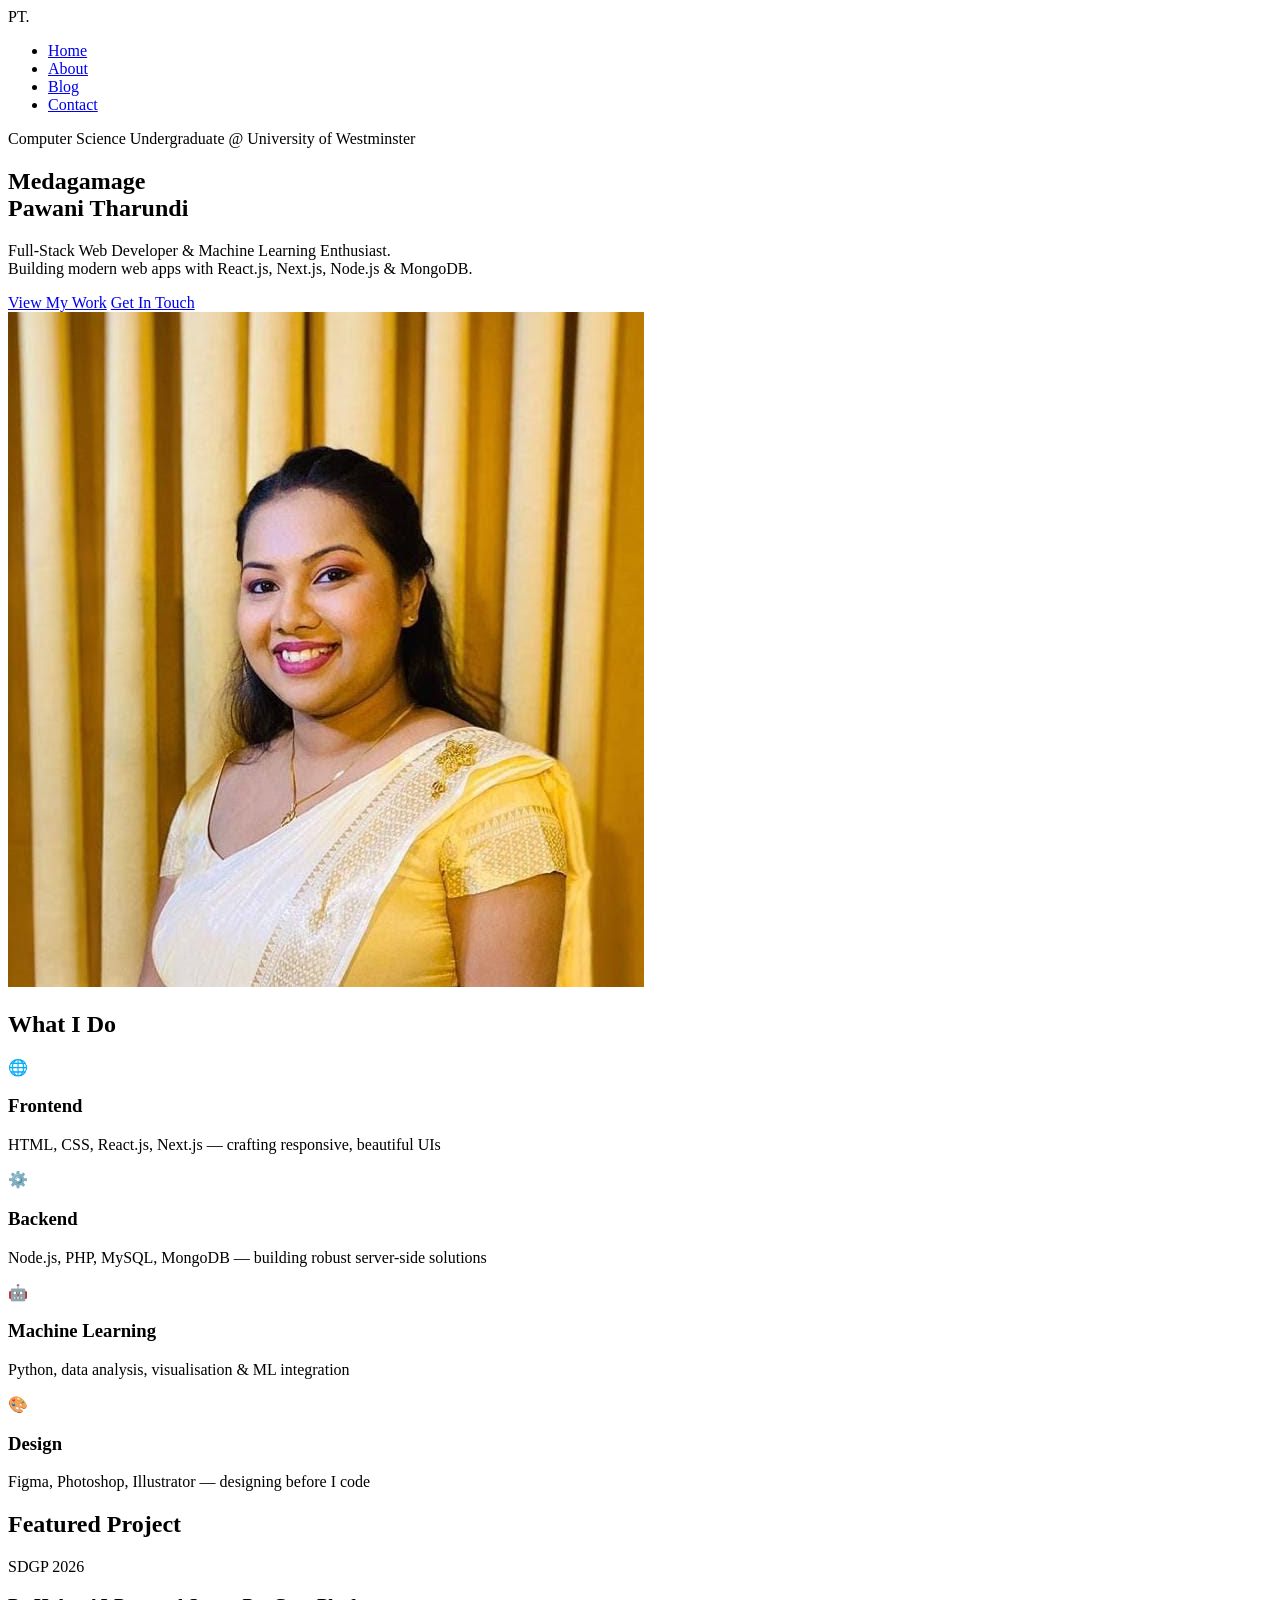
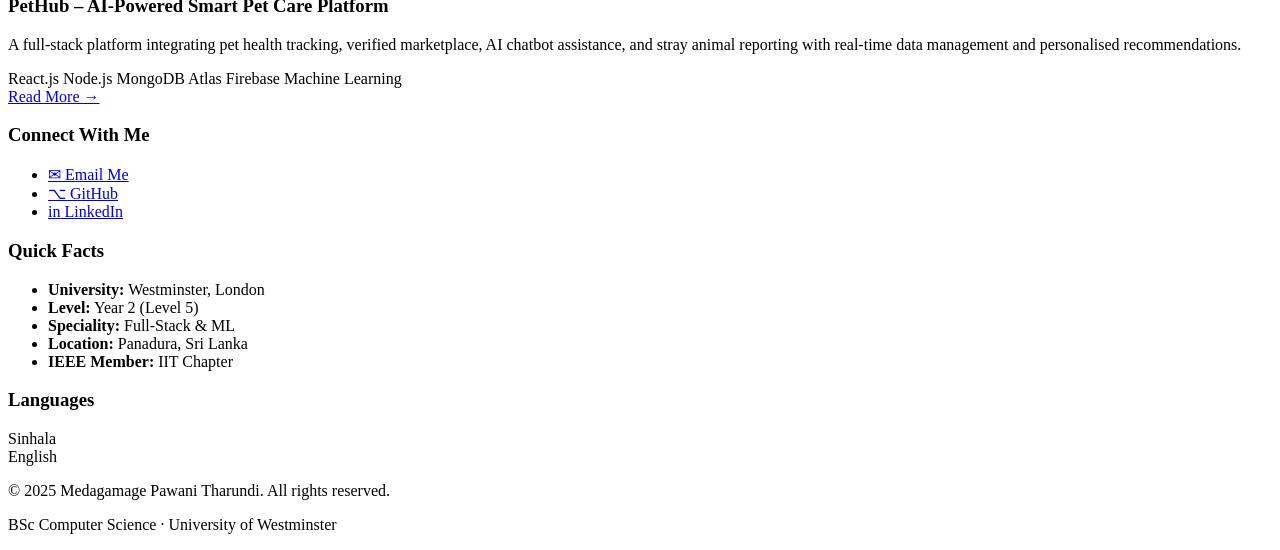
==== index.html @ c2653d7a "Rename Index.html to index.html for GitHub Pages" ====
<!doctype html>
<html lang="en">
  <head>
    <meta charset="UTF-8" />
    <meta name="viewport" content="width=device-width, initial-scale=1.0" />
    <title>Pawani Tharundi | Portfolio</title>
    <link rel="stylesheet" href="style.css" />
    <!-- Google Fonts: Playfair Display + DM Sans -->
    <link
      href="https://fonts.googleapis.com/css2?family=Playfair+Display:wght@400;600;700&family=DM+Sans:wght@300;400;500&display=swap"
      rel="stylesheet"
    />
  </head>
  <body>
    <!-- ___ HEADER / NAV ____-->
    <header>
      <div class="nav-inner">
        <div class="logo">PT<span class="dot">.</span></div>
        <nav>
          <ul>
            <li><a href="index.html" class="active">Home</a></li>
            <li><a href="about.html">About</a></li>
            <li><a href="blog.html">Blog</a></li>
            <li><a href="contact.html">Contact</a></li>
          </ul>
        </nav>
      </div>
    </header>

    <!-- ____ HERO SECTION ____ -->
    <section class="hero">
      <div class="hero-content">
        <p class="hero-tag">
          Computer Science Undergraduate @ University of Westminster
        </p>
        <h1 class="hero-title">
          Medagamage<br /><span class="accent-text">Pawani Tharundi</span>
        </h1>
        <p class="hero-sub">
          Full-Stack Web Developer &amp; Machine Learning Enthusiast.<br />Building
          modern web apps with React.js, Next.js, Node.js &amp; MongoDB.
        </p>
        <div class="hero-btns">
          <a href="about.html" class="btn-primary">View My Work</a>
          <a href="contact.html" class="btn-outline">Get In Touch</a>
        </div>
      </div>
      <div class="hero-photo">
        <img src="profile.jpg" alt="Pawani Tharundi" />
      </div>
      <div class="hero-decoration">
        <div class="deco-circle c1"></div>
        <div class="deco-circle c2"></div>
        <div class="deco-ring"></div>
      </div>
    </section>

    <!-- ========== PAGE WRAPPER (main + aside) ========== -->
    <div class="page-wrapper">
      <!-- MAIN CONTENT -->
      <main>
        <!-- Skills Snapshot -->
        <section class="card">
          <h2>What I Do</h2>
          <div class="skills-grid">
            <div class="skill-card">
              <span class="skill-icon">🌐</span>
              <h3>Frontend</h3>
              <p>
                HTML, CSS, React.js, Next.js — crafting responsive, beautiful
                UIs
              </p>
            </div>
            <div class="skill-card">
              <span class="skill-icon">⚙️</span>
              <h3>Backend</h3>
              <p>
                Node.js, PHP, MySQL, MongoDB — building robust server-side
                solutions
              </p>
            </div>
            <div class="skill-card">
              <span class="skill-icon">🤖</span>
              <h3>Machine Learning</h3>
              <p>Python, data analysis, visualisation &amp; ML integration</p>
            </div>
            <div class="skill-card">
              <span class="skill-icon">🎨</span>
              <h3>Design</h3>
              <p>Figma, Photoshop, Illustrator — designing before I code</p>
            </div>
          </div>
        </section>

        <!-- Featured Project -->
        <section class="card featured-project">
          <h2>Featured Project</h2>
          <div class="project-highlight">
            <div class="project-badge">SDGP 2026</div>
            <h3>PetHub – AI-Powered Smart Pet Care Platform</h3>
            <p>
              A full-stack platform integrating pet health tracking, verified
              marketplace, AI chatbot assistance, and stray animal reporting
              with real-time data management and personalised recommendations.
            </p>
            <div class="tech-tags">
              <span>React.js</span>
              <span>Node.js</span>
              <span>MongoDB Atlas</span>
              <span>Firebase</span>
              <span>Machine Learning</span>
            </div>
            <a href="blog.html" class="btn-outline small">Read More →</a>
          </div>
        </section>
      </main>

      <!-- SIDEBAR -->
      <aside>
        <div class="card sidebar-card">
          <h3>Connect With Me</h3>
          <ul class="social-links">
            <li>
              <!-- attribute selector targets these anchor tags -->
              <a href="mailto:pawanitharundi6@gmail.com" target="_blank">
                <span class="social-icon">✉</span> Email Me
              </a>
            </li>
            <li>
              <a href="https://github.com/PawaniTharundi" target="_blank">
                <span class="social-icon">⌥</span> GitHub
              </a>
            </li>
            <li>
              <a href="https://linkedin.com/in/Pawani" target="_blank">
                <span class="social-icon">in</span> LinkedIn
              </a>
            </li>
          </ul>
        </div>

        <div class="card sidebar-card">
          <h3>Quick Facts</h3>
          <ul class="facts-list">
            <li><strong>University:</strong> Westminster, London</li>
            <li><strong>Level:</strong> Year 2 (Level 5)</li>
            <li><strong>Speciality:</strong> Full-Stack &amp; ML</li>
            <li><strong>Location:</strong> Panadura, Sri Lanka</li>
            <li><strong>IEEE Member:</strong> IIT Chapter</li>
          </ul>
        </div>

        <div class="card sidebar-card">
          <h3>Languages</h3>
          <div class="lang-bar">
            <span>Sinhala</span>
            <div class="bar">
              <div class="bar-fill" style="width: 100%"></div>
            </div>
          </div>
          <div class="lang-bar">
            <span>English</span>
            <div class="bar">
              <div class="bar-fill" style="width: 65%"></div>
            </div>
          </div>
        </div>
      </aside>
    </div>
    <!-- end .page-wrapper -->

    <!-- ____ FOOTER ____ -->
    <footer>
      <p>&copy; 2025 Medagamage Pawani Tharundi. All rights reserved.</p>
      <p class="footer-sub">BSc Computer Science · University of Westminster</p>
    </footer>
  </body>
</html>
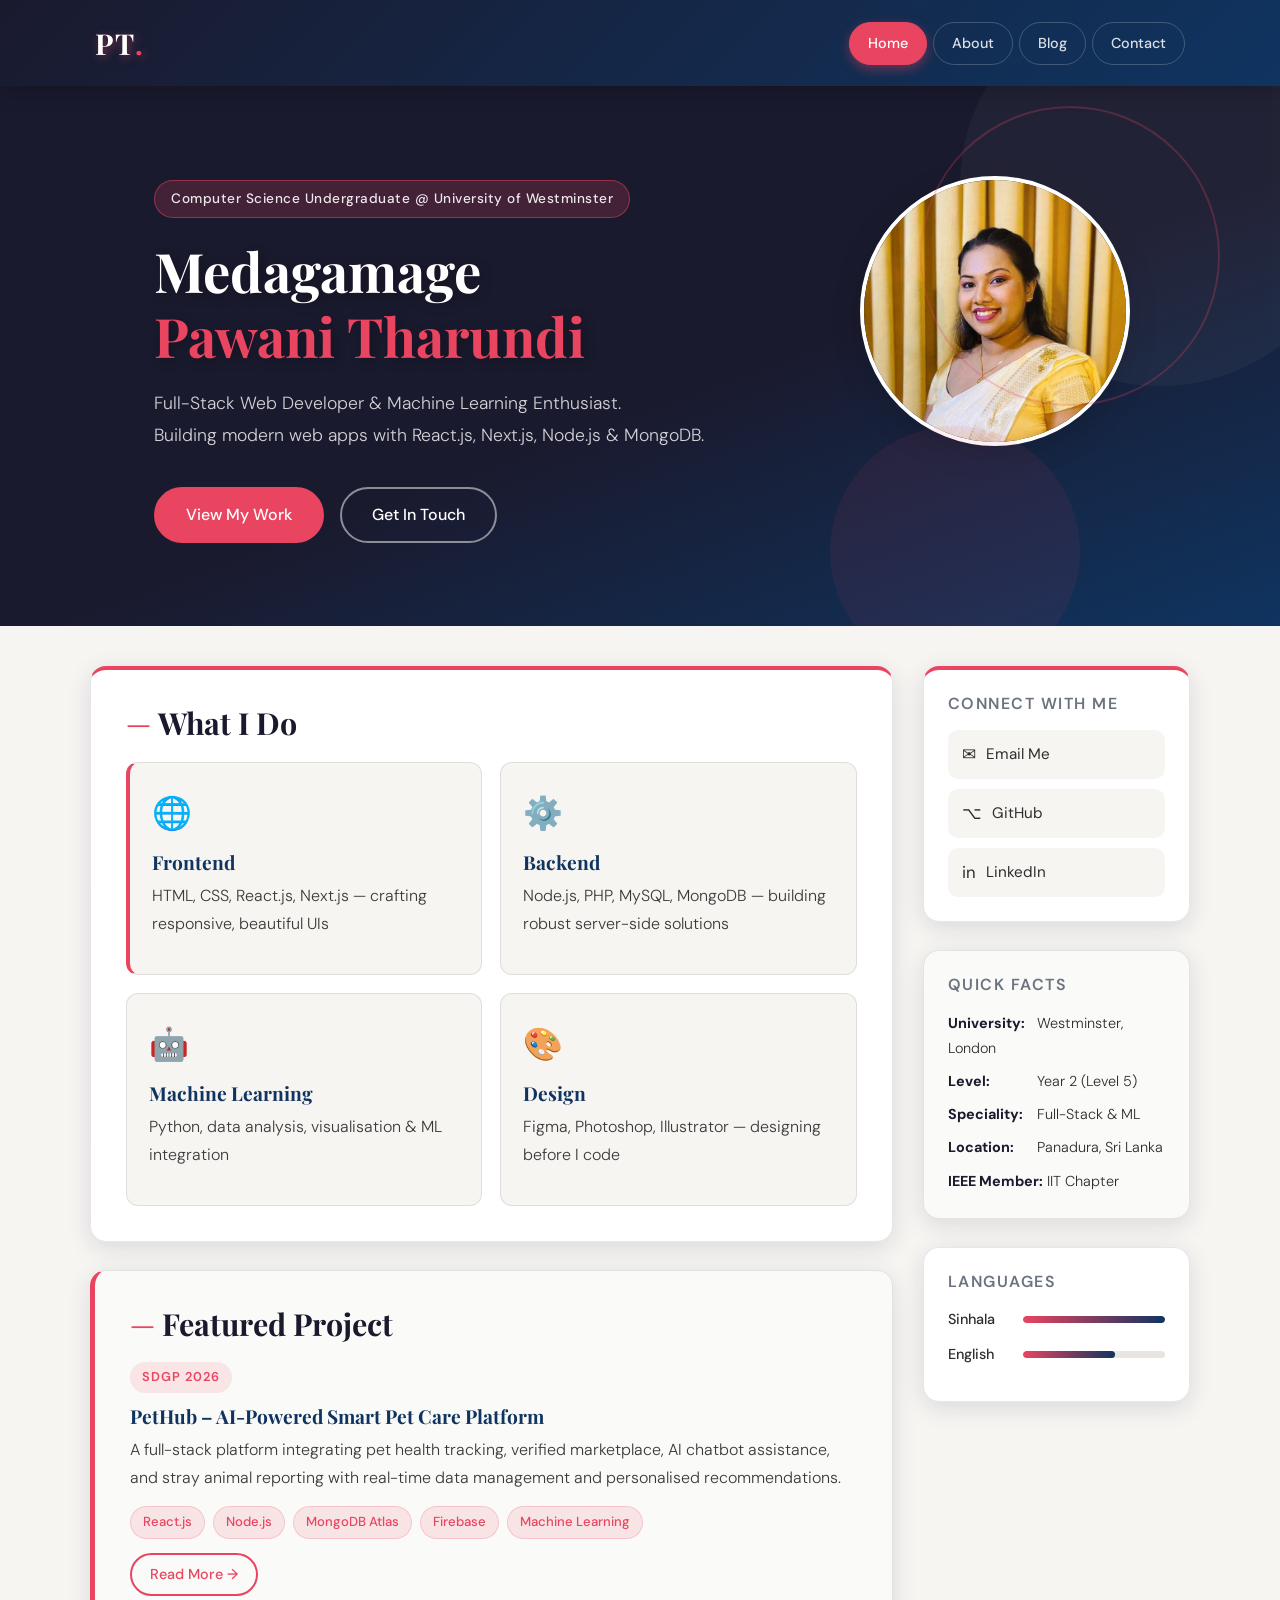
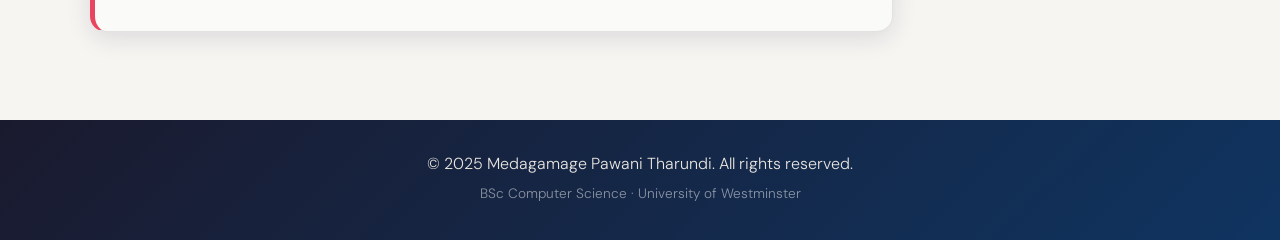
==== commit 3b1c8afb: "Added logo in head section" ====
--- a/index.html
+++ b/index.html
@@ -5,6 +5,7 @@
     <meta name="viewport" content="width=device-width, initial-scale=1.0" />
     <title>Pawani Tharundi | Portfolio</title>
     <link rel="stylesheet" href="style.css" />
+    <link rel="icon" type="image/png" href="logo.jpg" />
     <!-- Google Fonts: Playfair Display + DM Sans -->
     <link
       href="https://fonts.googleapis.com/css2?family=Playfair+Display:wght@400;600;700&family=DM+Sans:wght@300;400;500&display=swap"
@@ -12,7 +13,7 @@
     />
   </head>
   <body>
-    <!-- ___ HEADER / NAV ____-->
+    <!-- HEADER / NAV-->
     <header>
       <div class="nav-inner">
         <div class="logo">PT<span class="dot">.</span></div>
@@ -27,7 +28,7 @@
       </div>
     </header>
 
-    <!-- ____ HERO SECTION ____ -->
+    <!--HERO SECTION -->
     <section class="hero">
       <div class="hero-content">
         <p class="hero-tag">
@@ -55,7 +56,7 @@
       </div>
     </section>
 
-    <!-- ========== PAGE WRAPPER (main + aside) ========== -->
+    <!-- PAGE WRAPPER (main + aside) -->
     <div class="page-wrapper">
       <!-- MAIN CONTENT -->
       <main>
@@ -169,7 +170,7 @@
     </div>
     <!-- end .page-wrapper -->
 
-    <!-- ____ FOOTER ____ -->
+    <!-- FOOTER -->
     <footer>
       <p>&copy; 2025 Medagamage Pawani Tharundi. All rights reserved.</p>
       <p class="footer-sub">BSc Computer Science · University of Westminster</p>
--- a/style.css
+++ b/style.css
@@ -0,0 +1,1254 @@
+/* --1. GOOGLE FONT  (Spec: specify fonts using @font-face / google fonts)-- */
+@import url("https://fonts.googleapis.com/css2?family=Playfair+Display:wght@400;600;700&family=DM+Sans:wght@300;400;500&display=swap");
+
+/* 2. CSS VARIABLES-- */
+:root {
+  --primary: #1a1a2e; /* deep navy */
+  --accent: #e94560; /* vivid rose-red */
+  --accent2: #0f3460; /* deep blue */
+  --light-bg: #f7f5f2; /* warm off-white */
+  --white: #ffffff;
+  --text: #2d2d2d;
+  --text-muted: #6b7280;
+  --card-shadow: rgba(26, 26, 46, 0.12);
+  --semi-trans: rgba(233, 69, 96, 0.12); /* semi-transparent accent */
+  --border: rgba(26, 26, 46, 0.1);
+}
+
+/*--3. RESET & BASE-- */
+* {
+  margin: 0;
+  padding: 0;
+  box-sizing: border-box;
+}
+
+body {
+  /* Spec: specify font throughout site */
+  font-family: "DM Sans", sans-serif;
+  background-color: var(--light-bg);
+  color: var(--text);
+  line-height: 1.75;
+  font-size: 1rem;
+  font-weight: 300;
+}
+
+/* --4. TYPOGRAPHY-- */
+h1,
+h2,
+h3 {
+  font-family: "Playfair Display", serif;
+  font-weight: 700;
+  line-height: 1.2;
+}
+
+h1 {
+  font-size: 2.8em;
+}
+h2 {
+  font-size: 1.9em;
+  color: var(--primary);
+  margin-bottom: 18px;
+}
+h3 {
+  font-size: 1.2em;
+  color: var(--accent2);
+  margin-bottom: 8px;
+}
+
+p {
+  margin-bottom: 14px;
+}
+
+a {
+  color: var(--accent);
+  text-decoration: none;
+  transition: color 0.3s ease; /* Spec: transitions */
+}
+
+/* Spec: user action pseudo class */
+a:hover {
+  color: var(--accent2);
+  text-decoration: underline;
+}
+
+/* -- 5. HEADER & NAVIGATION-- */
+header {
+  /* Spec: gradient */
+  background: linear-gradient(135deg, var(--primary) 0%, var(--accent2) 100%);
+  position: sticky;
+  top: 0;
+  z-index: 100;
+  /* Spec: shadows */
+  box-shadow: 0 4px 20px rgba(0, 0, 0, 0.25);
+}
+
+.nav-inner {
+  max-width: 1150px;
+  margin: 0 auto;
+  padding: 18px 30px;
+  display: flex;
+  align-items: center;
+  justify-content: space-between;
+}
+
+/* Spec: child combinator — direct child of header */
+header > .nav-inner {
+  gap: 20px;
+}
+
+.logo {
+  font-family: "Playfair Display", serif;
+  font-size: 1.8em;
+  font-weight: 700;
+  color: var(--white);
+  /* Spec: text effects */
+  text-shadow: 2px 2px 8px rgba(233, 69, 96, 0.5);
+  letter-spacing: 2px;
+}
+
+.dot {
+  color: var(--accent);
+}
+
+nav ul {
+  list-style: none;
+  display: flex;
+  gap: 6px;
+}
+
+nav ul li a {
+  color: rgba(255, 255, 255, 0.85);
+  padding: 8px 18px;
+  /* Spec: border + rounded corners */
+  border: 1px solid rgba(255, 255, 255, 0.2);
+  border-radius: 30px;
+  font-size: 0.9em;
+  font-weight: 500;
+  /* Spec: transitions */
+  transition: all 0.3s ease;
+  display: inline-block;
+}
+
+/* Spec: user action pseudo class (:hover) */
+nav ul li a:hover {
+  background-color: var(--semi-trans); /* Spec: semi-transparent colour */
+  border-color: var(--accent);
+  color: var(--white);
+  /* Spec: transforms */
+  transform: translateY(-2px);
+}
+
+nav ul li a.active {
+  background-color: var(--accent);
+  border-color: var(--accent);
+  color: var(--white);
+  box-shadow: 0 4px 12px rgba(233, 69, 96, 0.4);
+}
+
+/* --6. HERO SECTION
+  -- */
+.hero {
+  /* Spec: gradient */
+  background: linear-gradient(160deg, var(--primary) 55%, var(--accent2) 100%);
+  color: var(--white);
+  padding: 90px 30px 80px;
+  position: relative;
+  overflow: hidden;
+}
+
+.hero-content {
+  max-width: 700px;
+  margin: 0 auto;
+  position: relative;
+  z-index: 2;
+  /* Spec: animations */
+  animation: slideUp 0.8s ease forwards;
+}
+
+.hero-tag {
+  /* Spec: semi-transparent colour */
+  background: rgba(233, 69, 96, 0.2);
+  border: 1px solid rgba(233, 69, 96, 0.5);
+  color: rgba(255, 255, 255, 0.9);
+  display: inline-block;
+  padding: 6px 16px;
+  border-radius: 20px;
+  font-size: 0.85em;
+  font-weight: 500;
+  margin-bottom: 20px;
+  letter-spacing: 0.5px;
+}
+
+.hero-title {
+  font-size: 3.4em;
+  color: var(--white);
+  /* Spec: text effects — text-shadow */
+  text-shadow: 3px 3px 12px rgba(0, 0, 0, 0.3);
+  margin-bottom: 20px;
+}
+
+.accent-text {
+  color: var(--accent);
+}
+
+.hero-sub {
+  font-size: 1.1em;
+  color: rgba(255, 255, 255, 0.8);
+  margin-bottom: 35px;
+  font-weight: 300;
+  line-height: 1.8;
+}
+
+.hero-btns {
+  display: flex;
+  gap: 16px;
+  flex-wrap: wrap;
+}
+
+/* Buttons */
+.btn-primary {
+  background: var(--accent);
+  color: var(--white);
+  padding: 12px 30px;
+  border-radius: 30px;
+  font-weight: 500;
+  border: 2px solid var(--accent);
+  display: inline-block;
+  /* Spec: transitions */
+  transition: all 0.3s ease;
+  cursor: pointer;
+  font-family: "DM Sans", sans-serif;
+  font-size: 1em;
+  text-decoration: none;
+}
+
+/* Spec: user action pseudo class */
+.btn-primary:hover {
+  background: transparent;
+  color: var(--accent);
+  /* Spec: transforms */
+  transform: translateY(-3px);
+  box-shadow: 0 8px 20px rgba(233, 69, 96, 0.35);
+  text-decoration: none;
+}
+
+.btn-outline {
+  background: transparent;
+  color: var(--white);
+  padding: 12px 30px;
+  border-radius: 30px;
+  font-weight: 500;
+  border: 2px solid rgba(255, 255, 255, 0.5);
+  display: inline-block;
+  /* Spec: transitions */
+  transition: all 0.3s ease;
+  text-decoration: none;
+}
+
+.btn-outline:hover {
+  border-color: var(--accent);
+  color: var(--accent);
+  transform: translateY(-3px);
+  text-decoration: none;
+}
+
+.btn-outline.small {
+  padding: 7px 18px;
+  font-size: 0.9em;
+  color: var(--accent);
+  border-color: var(--accent);
+}
+
+.btn-outline.small:hover {
+  background: var(--accent);
+  color: var(--white);
+}
+
+/* Hero Decoration */
+.hero-decoration {
+  position: absolute;
+  top: 0;
+  right: 0;
+  width: 100%;
+  height: 100%;
+  pointer-events: none;
+  z-index: 1;
+}
+
+.deco-circle {
+  position: absolute;
+  border-radius: 50%;
+  /* Spec: semi-transparent */
+  background: rgba(255, 255, 255, 0.04);
+}
+
+.c1 {
+  width: 400px;
+  height: 400px;
+  top: -100px;
+  right: -80px;
+}
+
+.c2 {
+  width: 250px;
+  height: 250px;
+  bottom: -50px;
+  right: 200px;
+  background: rgba(233, 69, 96, 0.08);
+}
+
+.deco-ring {
+  position: absolute;
+  width: 300px;
+  height: 300px;
+  top: 20px;
+  right: 60px;
+  border-radius: 50%;
+  border: 2px solid rgba(233, 69, 96, 0.25); /* Spec: border */
+  /* Spec: animations */
+  animation: spin 25s linear infinite;
+}
+
+/* --7. PAGE LAYOUT-- */
+.page-wrapper {
+  max-width: 1150px;
+  margin: 40px auto;
+  padding: 0 25px;
+  display: flex;
+  gap: 30px;
+  align-items: flex-start;
+}
+
+/* Single-column layout (About, Blog, Contact pages) */
+.page-wrapper.single-col {
+  max-width: 860px;
+  display: block;
+}
+
+main {
+  flex: 3;
+}
+
+/* --8. CARDS-- */
+.card {
+  background: var(--white);
+  /* Spec: border */
+  border: 1px solid var(--border);
+  /* Spec: rounded corners */
+  border-radius: 16px;
+  padding: 35px;
+  /* Spec: shadows */
+  box-shadow: 0 6px 24px var(--card-shadow);
+  margin-bottom: 28px;
+}
+
+/* Spec: structural selector — style first card differently */
+.card:first-child {
+  border-top: 4px solid var(--accent);
+}
+
+/* Spec: nth pseudo class — alternate card background */
+.card:nth-child(even) {
+  background: #fafaf8;
+}
+
+/* Spec: negation pseudo class */
+.card:not(:last-child) {
+  margin-bottom: 28px;
+}
+
+/* --9. PSEUDO ELEMENTS -- */
+h2::before {
+  content: "— ";
+  color: var(--accent);
+  font-family: "DM Sans", sans-serif;
+  font-weight: 300;
+}
+
+/* Spec: pseudo element — decorative quote on blog posts */
+.blog-post::before {
+  content: "";
+  display: block;
+  width: 50px;
+  height: 4px;
+  background: var(--accent);
+  border-radius: 2px;
+  margin-bottom: 20px;
+}
+
+/* --10. ATTRIBUTE SELECTORS-- */
+/* Attribute selector 1: links that open in new tab */
+a[target="_blank"] {
+  font-weight: 500;
+}
+
+/* Attribute selector 2: inputs by type */
+input[type="text"],
+input[type="email"],
+input[type="tel"] {
+  width: 100%;
+  padding: 12px 16px;
+  border: 2px solid #e0ddd9;
+  border-radius: 10px; /* Spec: rounded corners */
+  font-family: "DM Sans", sans-serif;
+  font-size: 1em;
+  font-weight: 300;
+  color: var(--text);
+  background: var(--white);
+  /* Spec: transitions */
+  transition:
+    border-color 0.3s,
+    box-shadow 0.3s;
+}
+
+/* Attribute selector 3: textarea */
+textarea[name="message"] {
+  width: 100%;
+  padding: 12px 16px;
+  border: 2px solid #e0ddd9;
+  border-radius: 10px;
+  font-family: "DM Sans", sans-serif;
+  font-size: 1em;
+  font-weight: 300;
+  resize: vertical;
+  transition:
+    border-color 0.3s,
+    box-shadow 0.3s;
+}
+
+/* -- 11. USER ACTION PSEUDO CLASSES -- */
+input[type="text"]:focus,
+input[type="email"]:focus,
+input[type="tel"]:focus,
+textarea:focus,
+select:focus {
+  outline: none;
+  border-color: var(--accent);
+  box-shadow: 0 0 0 4px rgba(233, 69, 96, 0.1);
+}
+
+/*  12. VALIDITY PSEUDO CLASSES */
+input:valid:not(:placeholder-shown) {
+  border-color: #27ae60;
+  background: #f0fdf4;
+}
+
+input:invalid:not(:placeholder-shown) {
+  border-color: #e74c3c;
+  background: #fff5f5;
+}
+
+/* --13. RELATIONAL SELECTOR */
+.form-group:has(input:focus) label,
+.form-group:has(textarea:focus) label {
+  color: var(--accent);
+  font-weight: 500;
+}
+
+/* --14. STRUCTURAL SELECTORS */
+.skills-grid .skill-card:first-child {
+  border-left: 4px solid var(--accent);
+}
+
+.timeline-item:last-child .timeline-dot {
+  background: var(--text-muted);
+}
+
+/*  15. SKILLS GRID (Home Page) */
+.skills-grid {
+  display: grid;
+  grid-template-columns: repeat(2, 1fr);
+  gap: 18px;
+}
+
+.skill-card {
+  background: var(--light-bg);
+  border: 1px solid var(--border);
+  border-radius: 12px;
+  padding: 22px;
+  /* Spec: transitions */
+  transition:
+    transform 0.3s ease,
+    box-shadow 0.3s ease;
+}
+
+/* Spec: user action pseudo class */
+.skill-card:hover {
+  /* Spec: transforms */
+  transform: translateY(-4px);
+  /* Spec: shadows */
+  box-shadow: 0 8px 24px rgba(233, 69, 96, 0.15);
+}
+
+.skill-icon {
+  font-size: 2em;
+  display: block;
+  margin-bottom: 10px;
+}
+
+/* 16. FEATURED PROJECT (Home Page) */
+.featured-project {
+  border-left: 5px solid var(--accent);
+}
+
+.project-badge {
+  display: inline-block;
+  background: var(--semi-trans); /* Spec: semi-transparent */
+  color: var(--accent);
+  padding: 4px 12px;
+  border-radius: 20px;
+  font-size: 0.8em;
+  font-weight: 600;
+  letter-spacing: 1px;
+  margin-bottom: 12px;
+}
+
+.tech-tags {
+  display: flex;
+  flex-wrap: wrap;
+  gap: 8px;
+  margin: 14px 0;
+}
+
+.tech-tags span {
+  background: var(--semi-trans); /* Spec: semi-transparent */
+  color: var(--accent);
+  padding: 4px 12px;
+  border-radius: 20px;
+  font-size: 0.82em;
+  font-weight: 500;
+  /* Spec: border */
+  border: 1px solid rgba(233, 69, 96, 0.2);
+}
+
+.tech-tags.small-tags span {
+  font-size: 0.78em;
+  padding: 3px 10px;
+}
+
+/* 17. SIDEBAR */
+aside {
+  flex: 1;
+  min-width: 240px;
+  position: sticky;
+  top: 90px;
+}
+
+.sidebar-card {
+  padding: 24px;
+}
+
+/* Spec: child combinator — direct children of sidebar card */
+.sidebar-card > h3 {
+  font-size: 1em;
+  font-weight: 600;
+  text-transform: uppercase;
+  letter-spacing: 1.5px;
+  color: var(--text-muted);
+  margin-bottom: 16px;
+  font-family: "DM Sans", sans-serif;
+}
+
+.social-links {
+  list-style: none;
+  display: flex;
+  flex-direction: column;
+  gap: 10px;
+}
+
+.social-links li a {
+  display: flex;
+  align-items: center;
+  gap: 10px;
+  color: var(--text);
+  padding: 10px 14px;
+  border-radius: 10px;
+  background: var(--light-bg);
+  font-size: 0.95em;
+  font-weight: 400;
+  transition: all 0.3s ease;
+  text-decoration: none;
+}
+
+.social-links li a:hover {
+  background: var(--semi-trans);
+  color: var(--accent);
+  transform: translateX(4px);
+  text-decoration: none;
+}
+
+.social-icon {
+  font-size: 1.1em;
+}
+
+.facts-list {
+  list-style: none;
+  display: flex;
+  flex-direction: column;
+  gap: 8px;
+  font-size: 0.9em;
+}
+
+.facts-list li strong {
+  color: var(--primary);
+  display: inline-block;
+  min-width: 85px;
+}
+
+/* Language Bars */
+.lang-bar {
+  display: flex;
+  align-items: center;
+  gap: 10px;
+  margin-bottom: 10px;
+  font-size: 0.9em;
+}
+
+.lang-bar span {
+  min-width: 65px;
+  font-weight: 500;
+}
+
+.bar {
+  flex: 1;
+  background: #e9e6e1;
+  border-radius: 10px;
+  height: 7px;
+  overflow: hidden;
+}
+
+.bar-fill {
+  height: 100%;
+  background: linear-gradient(
+    90deg,
+    var(--accent),
+    var(--accent2)
+  ); /* Spec: gradient */
+  border-radius: 10px;
+}
+
+/* 18. PAGE HERO (inner pages) */
+.page-hero {
+  background: linear-gradient(
+    135deg,
+    var(--primary) 0%,
+    var(--accent2) 100%
+  ); /* Spec: gradient */
+  color: var(--white);
+  border: none;
+}
+
+.page-hero h1 {
+  color: var(--white);
+  text-shadow: 2px 2px 8px rgba(0, 0, 0, 0.2); /* Spec: text effects */
+}
+
+.page-hero .lead {
+  color: rgba(255, 255, 255, 0.85);
+  font-size: 1.05em;
+  margin-bottom: 0;
+}
+
+/*  19. ABOUT PAGE — Timeline */
+.timeline {
+  position: relative;
+  padding-left: 30px;
+}
+
+.timeline::before {
+  content: ""; /* Spec: pseudo element with generated content */
+  position: absolute;
+  left: 8px;
+  top: 0;
+  bottom: 0;
+  width: 2px;
+  background: linear-gradient(
+    to bottom,
+    var(--accent),
+    var(--accent2)
+  ); /* Spec: gradient */
+}
+
+.timeline-item {
+  position: relative;
+  margin-bottom: 32px;
+}
+
+.timeline-dot {
+  position: absolute;
+  left: -26px;
+  top: 6px;
+  width: 14px;
+  height: 14px;
+  background: var(--accent);
+  border-radius: 50%;
+  /* Spec: border */
+  border: 3px solid var(--white);
+  box-shadow: 0 0 0 3px var(--accent); /* Spec: shadows */
+}
+
+.timeline-date {
+  font-size: 0.82em;
+  font-weight: 600;
+  color: var(--accent);
+  text-transform: uppercase;
+  letter-spacing: 1px;
+  display: block;
+  margin-bottom: 6px;
+}
+
+.institution {
+  color: var(--text-muted);
+  font-size: 0.92em;
+  margin-bottom: 10px;
+}
+
+.module-block {
+  background: var(--light-bg);
+  border-left: 3px solid var(--accent); /* Spec: border */
+  padding: 12px 16px;
+  border-radius: 0 8px 8px 0;
+  margin-top: 10px;
+  font-size: 0.92em;
+}
+
+.module-block strong {
+  color: var(--accent2);
+  display: block;
+  margin-bottom: 4px;
+}
+
+/*  20. SKILLS TABLE (About Page)*/
+.skills-table {
+  display: flex;
+  flex-direction: column;
+  gap: 14px;
+}
+
+.skill-row {
+  display: flex;
+  align-items: flex-start;
+  gap: 16px;
+}
+
+.skill-label {
+  min-width: 100px;
+  font-weight: 600;
+  font-size: 0.88em;
+  text-transform: uppercase;
+  letter-spacing: 0.8px;
+  color: var(--text-muted);
+  padding-top: 4px;
+}
+
+.skill-tags {
+  display: flex;
+  flex-wrap: wrap;
+  gap: 7px;
+}
+
+.tag {
+  background: var(--light-bg);
+  color: var(--accent2);
+  padding: 4px 14px;
+  border-radius: 20px;
+  font-size: 0.85em;
+  font-weight: 500;
+  border: 1px solid var(--border);
+  /* Spec: transitions */
+  transition: all 0.25s ease;
+}
+
+/* Spec: user action pseudo class */
+.tag:hover {
+  background: var(--accent2);
+  color: var(--white);
+  /* Spec: transforms */
+  transform: scale(1.05);
+}
+
+/* 21. SOFT SKILLS (About Page) */
+.soft-skills {
+  display: flex;
+  flex-wrap: wrap;
+  gap: 10px;
+}
+
+.soft-tag {
+  background: linear-gradient(
+    135deg,
+    var(--semi-trans),
+    rgba(15, 52, 96, 0.08)
+  ); /* Spec: gradient */
+  color: var(--primary);
+  padding: 8px 18px;
+  border-radius: 25px;
+  font-size: 0.9em;
+  font-weight: 500;
+  border: 1px solid rgba(15, 52, 96, 0.15);
+}
+
+/* 22. CERTIFICATIONS (About Page) */
+.cert-list {
+  list-style: none;
+  display: flex;
+  flex-direction: column;
+  gap: 12px;
+}
+
+.cert-list li {
+  display: flex;
+  align-items: center;
+  gap: 14px;
+  font-size: 0.95em;
+}
+
+.cert-year {
+  background: var(--accent);
+  color: var(--white);
+  padding: 4px 10px;
+  border-radius: 6px;
+  font-size: 0.8em;
+  font-weight: 600;
+  min-width: 46px;
+  text-align: center;
+}
+
+/*  23. BLOG PAGE */
+.blog-post {
+  /* Spec: transitions */
+  transition: box-shadow 0.3s ease;
+}
+
+.blog-post:hover {
+  box-shadow: 0 10px 32px rgba(233, 69, 96, 0.12);
+}
+
+.post-meta {
+  display: flex;
+  align-items: center;
+  gap: 14px;
+  margin-bottom: 18px;
+  flex-wrap: wrap;
+}
+
+.post-category {
+  background: var(--accent);
+  color: var(--white);
+  padding: 4px 12px;
+  border-radius: 20px;
+  font-size: 0.78em;
+  font-weight: 600;
+  letter-spacing: 1px;
+  text-transform: uppercase;
+}
+
+time {
+  font-size: 0.88em;
+  color: var(--text-muted);
+  font-style: italic;
+}
+
+.blog-list {
+  padding-left: 0;
+  list-style: none;
+  display: flex;
+  flex-direction: column;
+  gap: 8px;
+  margin: 14px 0;
+}
+
+.blog-list li {
+  background: var(--light-bg);
+  padding: 10px 14px;
+  border-radius: 8px;
+  font-size: 0.93em;
+}
+
+/*  24. PROJECTS LIST (Blog Page) */
+.project-list {
+  display: flex;
+  flex-direction: column;
+  gap: 20px;
+}
+
+.project-item {
+  padding: 18px 20px;
+  background: var(--light-bg);
+  border-radius: 12px;
+  /* Spec: border */
+  border: 1px solid var(--border);
+  border-left: 4px solid var(--accent);
+  /* Spec: transitions */
+  transition: transform 0.3s;
+}
+
+.project-item:hover {
+  /* Spec: transforms */
+  transform: translateX(6px);
+}
+
+/* 25. CONTACT PAGE */
+.contact-info-grid {
+  display: grid;
+  grid-template-columns: repeat(2, 1fr);
+  gap: 16px;
+}
+
+.contact-info-item {
+  display: flex;
+  align-items: flex-start;
+  gap: 14px;
+  padding: 16px;
+  background: var(--light-bg);
+  border-radius: 12px;
+  border: 1px solid var(--border);
+}
+
+.contact-icon {
+  font-size: 1.5em;
+  min-width: 36px;
+}
+
+.contact-info-item strong {
+  display: block;
+  font-size: 0.82em;
+  text-transform: uppercase;
+  letter-spacing: 1px;
+  color: var(--text-muted);
+  margin-bottom: 3px;
+}
+
+.contact-info-item p {
+  margin: 0;
+  font-size: 0.92em;
+}
+
+/* 26. FORM STYLES*/
+.contact-form {
+  display: flex;
+  flex-direction: column;
+  gap: 20px;
+}
+
+.form-group {
+  display: flex;
+  flex-direction: column;
+  gap: 6px;
+}
+
+.form-group label {
+  font-weight: 500;
+  font-size: 0.92em;
+  color: var(--primary);
+}
+
+.required {
+  color: var(--accent);
+}
+
+.optional {
+  color: var(--text-muted);
+  font-weight: 300;
+  font-size: 0.9em;
+}
+
+select {
+  width: 100%;
+  padding: 12px 16px;
+  border: 2px solid #e0ddd9;
+  border-radius: 10px;
+  font-family: "DM Sans", sans-serif;
+  font-size: 1em;
+  color: var(--text);
+  background: var(--white);
+  transition: border-color 0.3s;
+  appearance: none;
+  cursor: pointer;
+}
+
+select:focus {
+  outline: none;
+  border-color: var(--accent);
+  box-shadow: 0 0 0 4px rgba(233, 69, 96, 0.1);
+}
+
+/* Checkbox styling */
+.checkbox-group {
+  flex-direction: row;
+  align-items: flex-start;
+}
+
+.checkbox-label {
+  display: flex;
+  align-items: flex-start;
+  gap: 12px;
+  cursor: pointer;
+  font-size: 0.92em;
+  font-weight: 300;
+}
+
+input[type="checkbox"] {
+  width: 18px;
+  height: 18px;
+  margin-top: 2px;
+  accent-color: var(--accent);
+  cursor: pointer;
+  flex-shrink: 0;
+}
+
+/*  27. ABOUT PAGE HERO */
+.about-section p {
+  font-size: 1.05em;
+  line-height: 1.85;
+}
+
+/* 28. ANIMATIONS  (Spec: animations)*/
+@keyframes slideUp {
+  from {
+    opacity: 0;
+    transform: translateY(30px);
+  }
+  to {
+    opacity: 1;
+    transform: translateY(0);
+  }
+}
+
+@keyframes fadeIn {
+  from {
+    opacity: 0;
+  }
+  to {
+    opacity: 1;
+  }
+}
+
+@keyframes spin {
+  from {
+    transform: rotate(0deg);
+  }
+  to {
+    transform: rotate(360deg);
+  }
+}
+
+@keyframes pulse {
+  0%,
+  100% {
+    box-shadow: 0 0 0 0 rgba(233, 69, 96, 0.4);
+  }
+  50% {
+    box-shadow: 0 0 0 8px rgba(233, 69, 96, 0);
+  }
+}
+
+/* Apply animations */
+.card {
+  animation: fadeIn 0.5s ease both;
+}
+
+/* Spec: nth pseudo class — stagger card animations */
+.card:nth-child(1) {
+  animation-delay: 0.1s;
+}
+.card:nth-child(2) {
+  animation-delay: 0.2s;
+}
+.card:nth-child(3) {
+  animation-delay: 0.3s;
+}
+.card:nth-child(4) {
+  animation-delay: 0.4s;
+}
+
+.timeline-dot {
+  animation: pulse 2s infinite;
+}
+
+/* 29. FOOTER*/
+footer {
+  /* Spec: gradient */
+  background: linear-gradient(135deg, var(--primary), var(--accent2));
+  color: rgba(255, 255, 255, 0.85);
+  text-align: center;
+  padding: 30px 20px;
+  margin-top: 60px;
+}
+
+footer p {
+  margin: 0 0 4px;
+  color: #e9e6e1;
+}
+
+.footer-sub {
+  font-size: 0.85em;
+  color: rgba(255, 255, 255, 0.5);
+}
+
+/* 30. SPECIFICITY EXAMPLE */
+p {
+  color: var(--text);
+}
+
+.card p {
+  color: #3a3a3a;
+}
+
+.page-hero.card p,
+.page-hero.card .lead {
+  color: rgba(255, 255, 255, 0.85); /* Overrides .card p */
+}
+
+/* 31. MEDIA QUERIES — RESPONSIVE DESIGN*/
+
+/* Tablet */
+@media (max-width: 900px) {
+  .page-wrapper {
+    flex-direction: column;
+  }
+
+  aside {
+    position: static;
+    width: 100%;
+    min-width: unset;
+    display: grid;
+    grid-template-columns: repeat(2, 1fr);
+    gap: 16px;
+  }
+
+  .skills-grid {
+    grid-template-columns: repeat(2, 1fr);
+  }
+
+  .contact-info-grid {
+    grid-template-columns: 1fr;
+  }
+}
+
+/* Mobile */
+@media (max-width: 640px) {
+  .hero-title {
+    font-size: 2.2em;
+  }
+
+  h1 {
+    font-size: 2em;
+  }
+  h2 {
+    font-size: 1.5em;
+  }
+
+  .nav-inner {
+    flex-direction: column;
+    gap: 12px;
+    padding: 14px 20px;
+  }
+
+  nav ul {
+    flex-wrap: wrap;
+    justify-content: center;
+    gap: 6px;
+  }
+
+  nav ul li a {
+    padding: 6px 12px;
+    font-size: 0.82em;
+  }
+
+  .hero {
+    padding: 55px 20px 50px;
+    text-align: center;
+  }
+
+  .hero-btns {
+    justify-content: center;
+  }
+
+  .deco-ring,
+  .c1,
+  .c2 {
+    display: none;
+  }
+
+  .page-wrapper {
+    padding: 0 14px;
+    margin: 20px auto;
+  }
+
+  .card {
+    padding: 22px 18px;
+  }
+
+  .skills-grid {
+    grid-template-columns: 1fr;
+  }
+
+  aside {
+    display: flex;
+    flex-direction: column;
+  }
+
+  .skill-row {
+    flex-direction: column;
+    gap: 8px;
+  }
+
+  .skill-label {
+    min-width: unset;
+  }
+
+  .timeline {
+    padding-left: 20px;
+  }
+
+  .post-meta {
+    flex-direction: column;
+    align-items: flex-start;
+    gap: 6px;
+  }
+
+  .contact-info-grid {
+    grid-template-columns: 1fr;
+  }
+
+  .hero-btns {
+    flex-direction: column;
+    align-items: center;
+  }
+}
+
+/* HERO PROFILE PHOTO */
+.hero {
+  display: flex;
+  align-items: center;
+  flex-wrap: wrap;
+  gap: 2rem;
+}
+
+.hero-photo {
+  flex-shrink: 0;
+  padding-right: 120px;
+  padding-bottom: 100px;
+}
+
+.hero-photo img {
+  width: 270px;
+  height: 270px;
+  object-fit: cover;
+  border-radius: 50%;
+  border: 4px solid #fff;
+  box-shadow: 0 8px 30px rgba(0, 0, 0, 0.15);
+  display: block;
+}
+
+@media (max-width: 768px) {
+  .hero-photo img {
+    width: 160px;
+    height: 160px;
+  }
+  .hero-photo {
+    order: -1;
+    margin: 0 auto;
+  }
+}
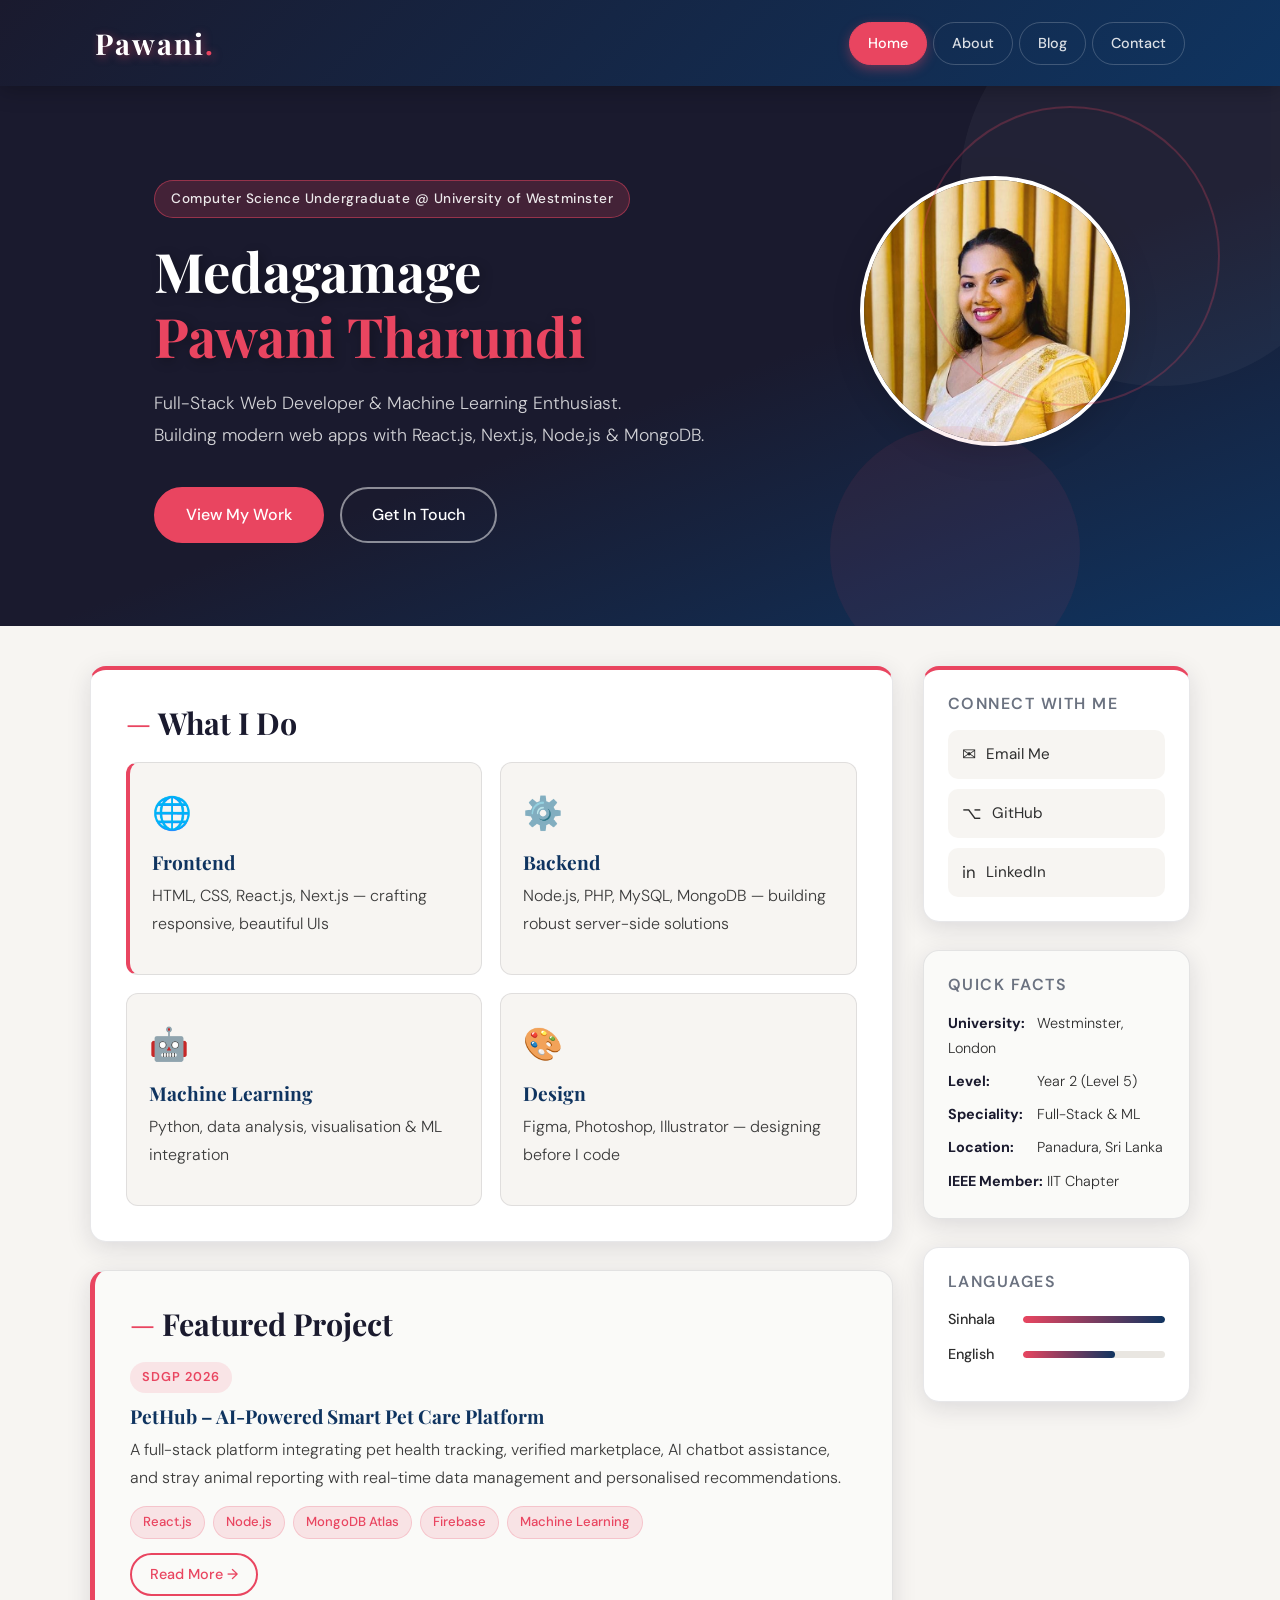
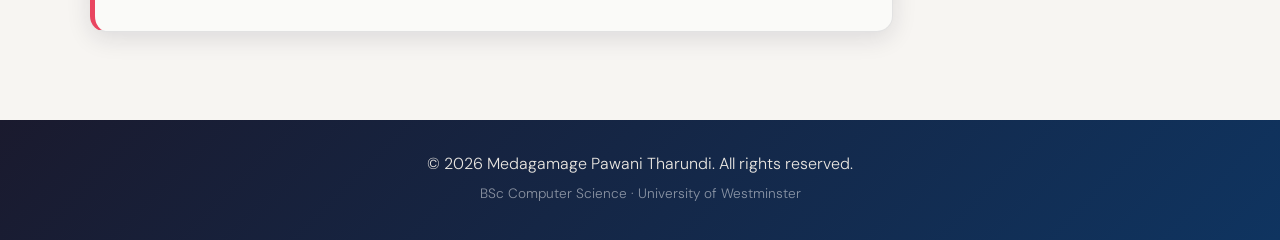
==== commit de585f68: "Update navigation bar" ====
--- a/index.html
+++ b/index.html
@@ -16,7 +16,7 @@
     <!-- HEADER / NAV-->
     <header>
       <div class="nav-inner">
-        <div class="logo">PT<span class="dot">.</span></div>
+        <div class="logo">Pawani<span class="dot">.</span></div>
         <nav>
           <ul>
             <li><a href="index.html" class="active">Home</a></li>
@@ -172,7 +172,7 @@
 
     <!-- FOOTER -->
     <footer>
-      <p>&copy; 2025 Medagamage Pawani Tharundi. All rights reserved.</p>
+      <p>&copy; 2026 Medagamage Pawani Tharundi. All rights reserved.</p>
       <p class="footer-sub">BSc Computer Science · University of Westminster</p>
     </footer>
   </body>
